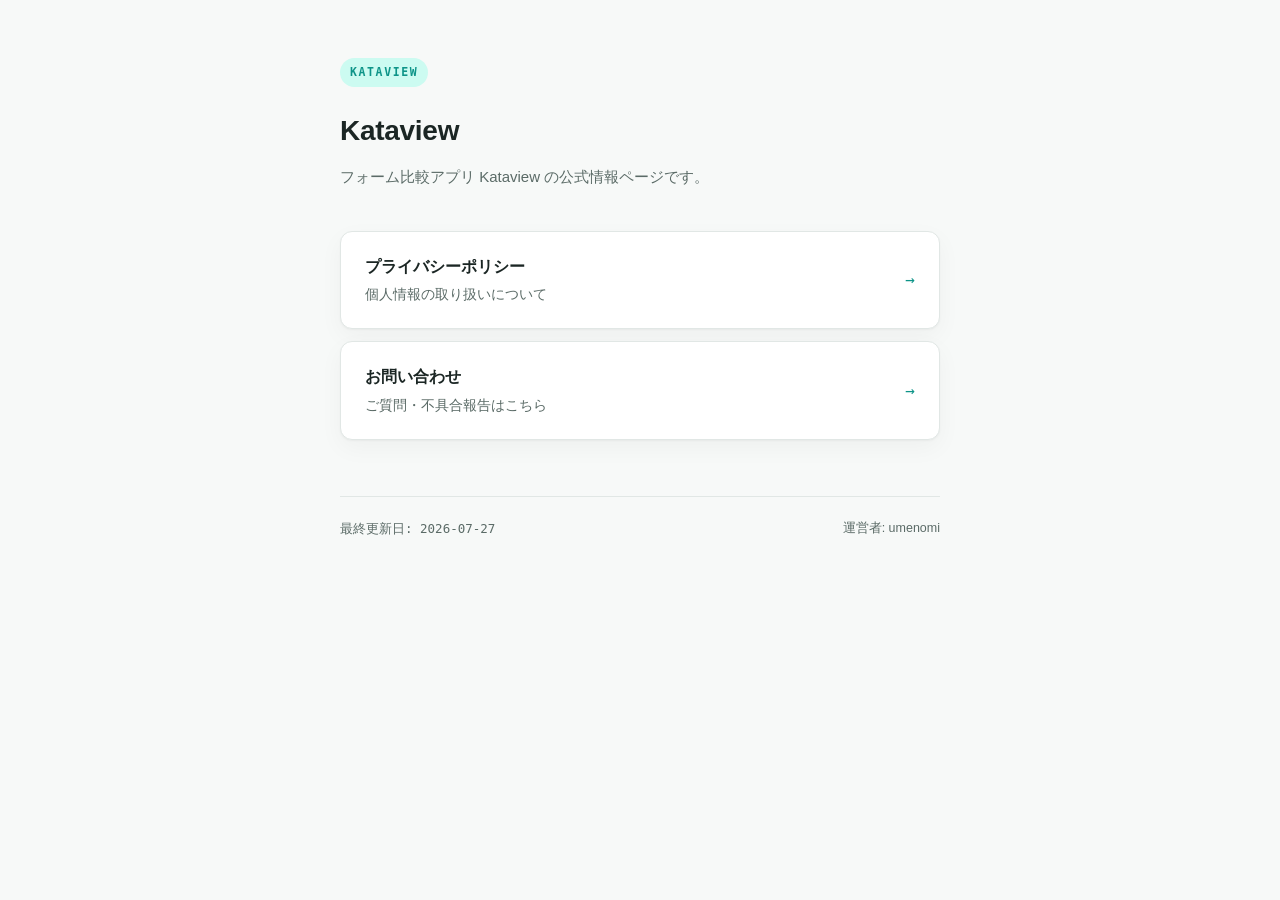
==== index.html @ 3f19e851 "Add privacy policy and contact pages for App Store submission Co-Authored-By: Claude Sonnet 5 <norep" ====
<!DOCTYPE html>
<html lang="ja">
<head>
<meta charset="UTF-8">
<meta name="viewport" content="width=device-width, initial-scale=1.0">
<title>Kataview — プライバシーポリシー・お問い合わせ</title>
<link rel="stylesheet" href="style.css">
</head>
<body>
<main>
  <span class="eyebrow">Kataview</span>
  <h1>Kataview</h1>
  <p class="lede">フォーム比較アプリ Kataview の公式情報ページです。</p>

  <div class="links">
    <a class="link-card" href="privacy-policy.html">
      <div>
        <div class="title">プライバシーポリシー</div>
        <div class="desc">個人情報の取り扱いについて</div>
      </div>
      <span class="arrow">→</span>
    </a>
    <a class="link-card" href="contact.html">
      <div>
        <div class="title">お問い合わせ</div>
        <div class="desc">ご質問・不具合報告はこちら</div>
      </div>
      <span class="arrow">→</span>
    </a>
  </div>

  <footer>
    <span class="mono">最終更新日: 2026-07-27</span>
    <span>運営者: umenomi</span>
  </footer>
</main>
</body>
</html>
---- style.css ----
:root {
  --bg: #f7f9f8;
  --surface: #ffffff;
  --text: #1b2624;
  --text-muted: #5b6b67;
  --accent: #0d9488;
  --accent-soft: #ccfbf1;
  --border: #e1e7e5;
  --shadow: 0 1px 2px rgba(20, 30, 28, 0.04), 0 8px 24px rgba(20, 30, 28, 0.04);
}

@media (prefers-color-scheme: dark) {
  :root {
    --bg: #0e1513;
    --surface: #141d1b;
    --text: #e7f0ee;
    --text-muted: #93a6a1;
    --accent: #2dd4bf;
    --accent-soft: #134e4a;
    --border: #24302d;
    --shadow: 0 1px 2px rgba(0, 0, 0, 0.3), 0 8px 24px rgba(0, 0, 0, 0.24);
  }
}

* {
  box-sizing: border-box;
}

html,
body {
  margin: 0;
  background: var(--bg);
  color: var(--text);
}

body {
  font-family: -apple-system, BlinkMacSystemFont, "Hiragino Sans", "Hiragino Kaku Gothic ProN",
    "Yu Gothic", "Segoe UI", sans-serif;
  line-height: 1.85;
  -webkit-font-smoothing: antialiased;
}

.mono {
  font-family: ui-monospace, "SF Mono", "Menlo", "Consolas", monospace;
}

a {
  color: var(--accent);
}

main {
  max-width: 640px;
  margin: 0 auto;
  padding: 56px 20px 96px;
}

.eyebrow {
  display: inline-block;
  font-family: ui-monospace, "SF Mono", "Menlo", "Consolas", monospace;
  font-size: 11.5px;
  font-weight: 600;
  letter-spacing: 0.14em;
  text-transform: uppercase;
  color: var(--accent);
  background: var(--accent-soft);
  padding: 4px 10px;
  border-radius: 999px;
  margin-bottom: 18px;
}

h1 {
  font-size: 28px;
  font-weight: 700;
  letter-spacing: -0.01em;
  margin: 0 0 6px;
  text-wrap: balance;
}

.lede {
  color: var(--text-muted);
  font-size: 15px;
  margin: 0 0 40px;
}

h2 {
  font-size: 16px;
  font-weight: 700;
  margin: 40px 0 10px;
  padding-bottom: 10px;
  border-bottom: 1px solid var(--border);
}

.card h2:first-of-type {
  margin-top: 0;
}

p,
li {
  font-size: 15.5px;
  color: var(--text);
}

ul {
  margin: 8px 0;
  padding-left: 1.3em;
}

li {
  margin: 6px 0;
}

li strong {
  font-weight: 600;
}

.card {
  background: var(--surface);
  border: 1px solid var(--border);
  border-radius: 12px;
  padding: 28px;
  box-shadow: var(--shadow);
}

.contact-email {
  display: inline-flex;
  align-items: center;
  gap: 8px;
  font-family: ui-monospace, "SF Mono", "Menlo", "Consolas", monospace;
  font-size: 15px;
  color: var(--accent);
  text-decoration: none;
  background: var(--accent-soft);
  padding: 10px 16px;
  border-radius: 8px;
  margin-top: 4px;
}

.contact-email:hover {
  text-decoration: underline;
}

.note {
  font-size: 13.5px;
  color: var(--text-muted);
  margin-top: 18px;
}

footer {
  margin-top: 56px;
  padding-top: 20px;
  border-top: 1px solid var(--border);
  display: flex;
  justify-content: space-between;
  flex-wrap: wrap;
  gap: 8px;
  font-size: 12.5px;
  color: var(--text-muted);
}

footer .mono {
  font-variant-numeric: tabular-nums;
}

/* index (導線ページ) 専用 */
.links {
  display: flex;
  flex-direction: column;
  gap: 12px;
  margin-top: 8px;
}

.link-card {
  display: flex;
  align-items: center;
  justify-content: space-between;
  gap: 16px;
  text-decoration: none;
  color: var(--text);
  background: var(--surface);
  border: 1px solid var(--border);
  border-radius: 12px;
  padding: 20px 24px;
  box-shadow: var(--shadow);
  transition: border-color 0.15s ease, transform 0.15s ease;
}

.link-card:hover,
.link-card:focus-visible {
  border-color: var(--accent);
  transform: translateY(-1px);
}

.link-card:focus-visible {
  outline: 2px solid var(--accent);
  outline-offset: 2px;
}

.link-card .title {
  font-size: 16px;
  font-weight: 700;
}

.link-card .desc {
  font-size: 13.5px;
  color: var(--text-muted);
  margin-top: 2px;
}

.link-card .arrow {
  font-family: ui-monospace, "SF Mono", "Menlo", "Consolas", monospace;
  color: var(--accent);
  flex-shrink: 0;
}
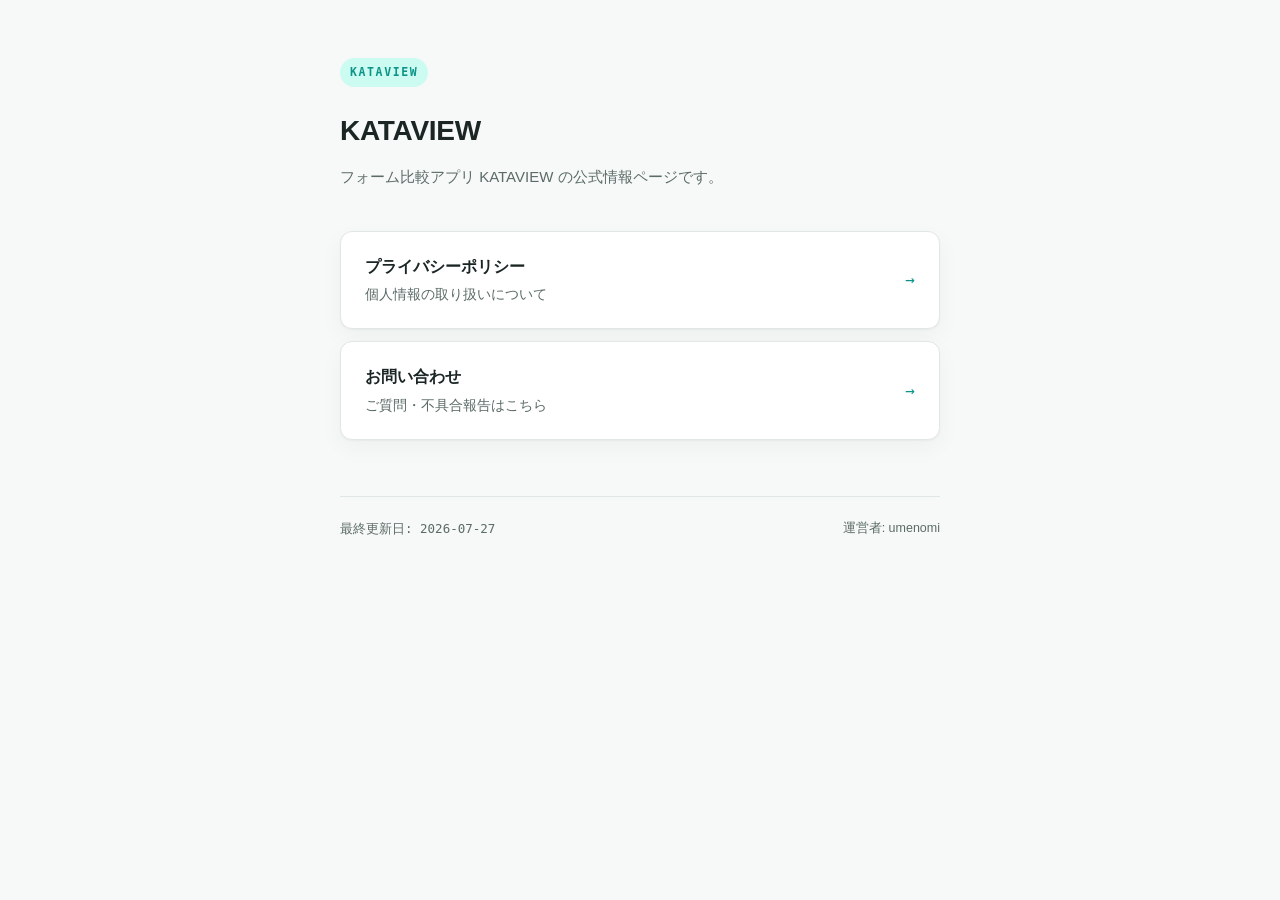
==== commit 74687dbb: "Standardize app name to KATAVIEW and simplify contact page Co-Authored-By: Claude Sonnet 5 <noreply@" ====
--- a/index.html
+++ b/index.html
@@ -3,14 +3,14 @@
 <head>
 <meta charset="UTF-8">
 <meta name="viewport" content="width=device-width, initial-scale=1.0">
-<title>Kataview — プライバシーポリシー・お問い合わせ</title>
+<title>KATAVIEW — プライバシーポリシー・お問い合わせ</title>
 <link rel="stylesheet" href="style.css">
 </head>
 <body>
 <main>
-  <span class="eyebrow">Kataview</span>
-  <h1>Kataview</h1>
-  <p class="lede">フォーム比較アプリ Kataview の公式情報ページです。</p>
+  <span class="eyebrow">KATAVIEW</span>
+  <h1>KATAVIEW</h1>
+  <p class="lede">フォーム比較アプリ KATAVIEW の公式情報ページです。</p>
 
   <div class="links">
     <a class="link-card" href="privacy-policy.html">
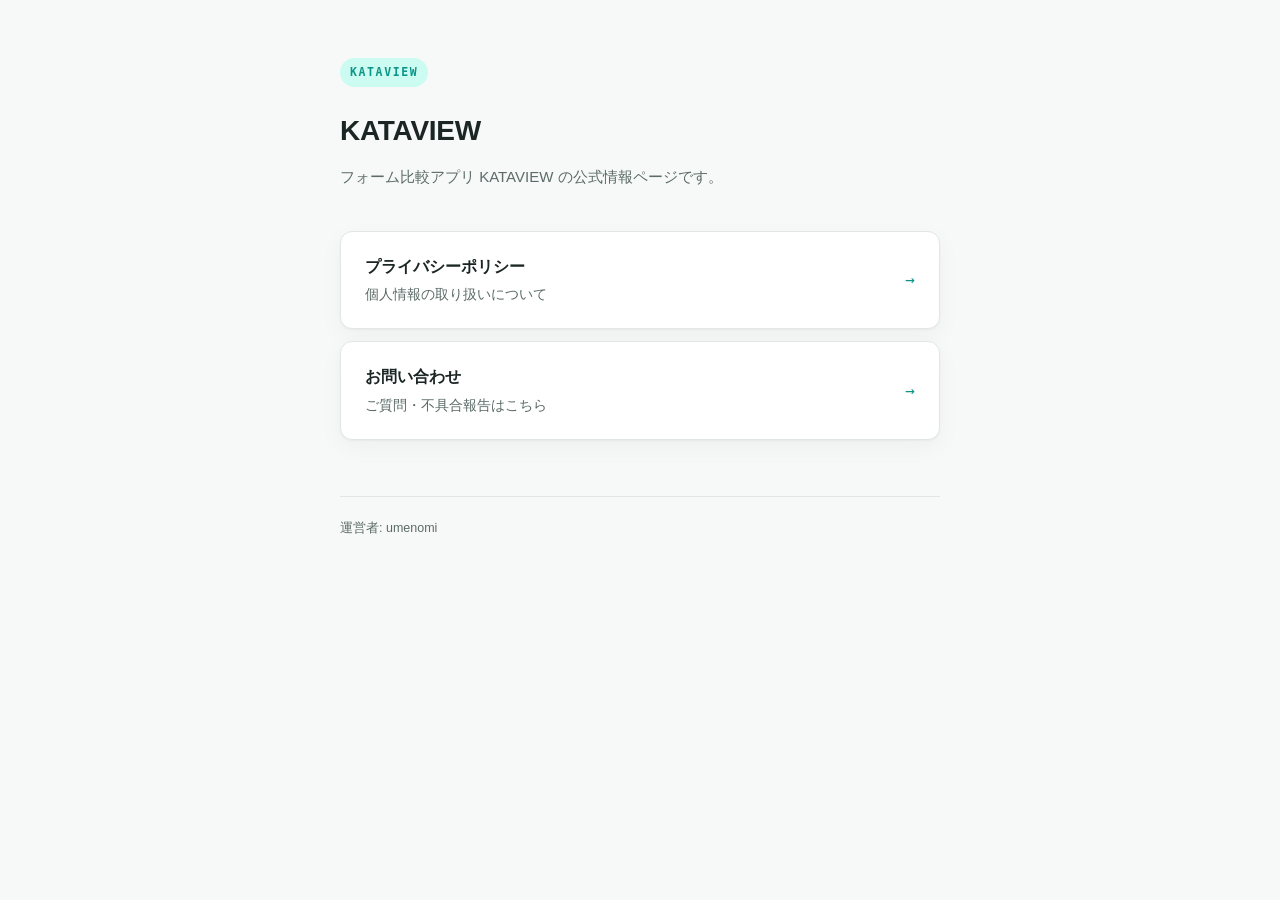
==== commit 8539a0c5: "Link privacy policy contact section to contact page, drop last-updated from index Co-Authored-By: Cl" ====
--- a/index.html
+++ b/index.html
@@ -30,7 +30,6 @@
   </div>
 
   <footer>
-    <span class="mono">最終更新日: 2026-07-27</span>
     <span>運営者: umenomi</span>
   </footer>
 </main>
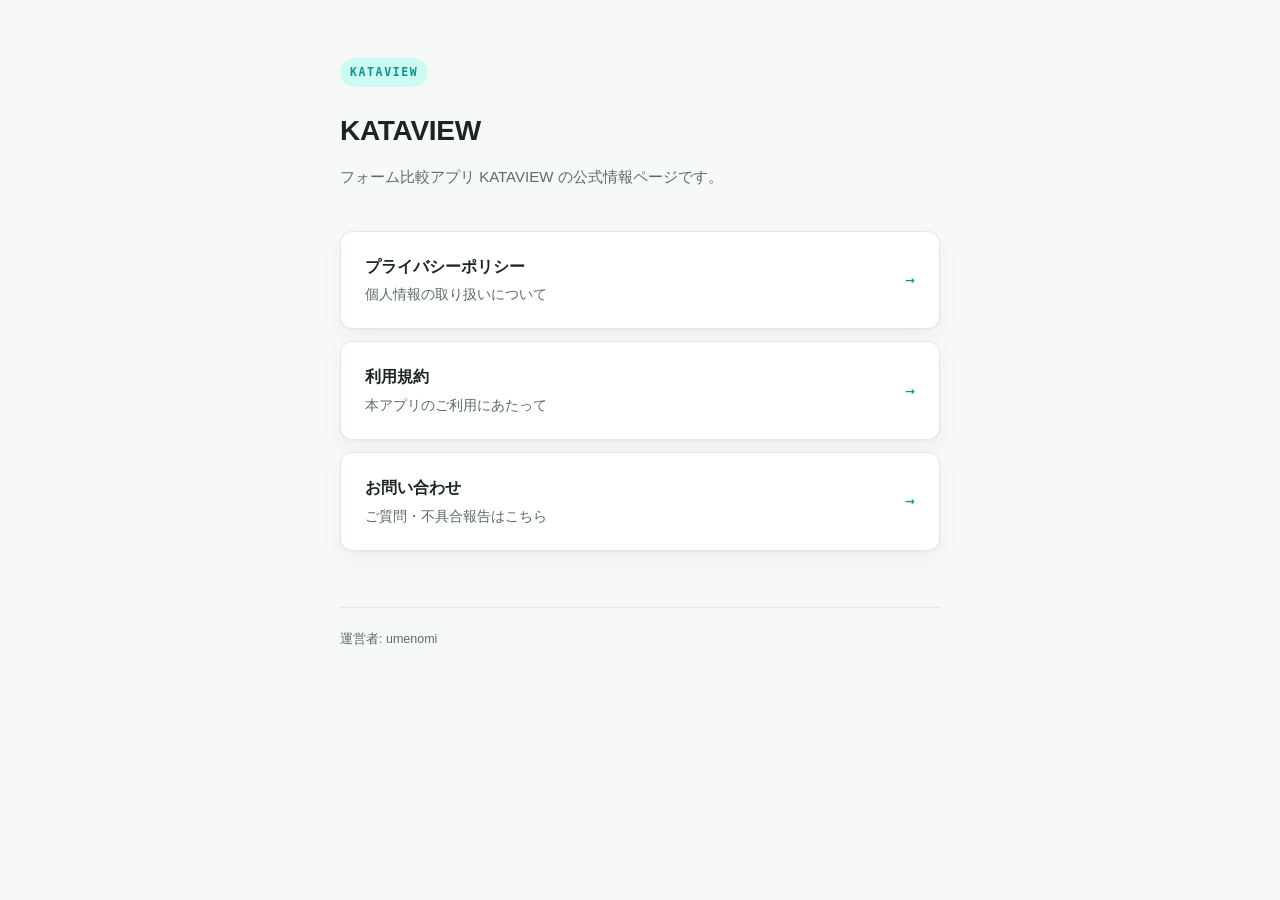
==== commit a5735d4b: "feat: 利用規約ページを追加 買い切り型アプリ内課金の導線から独自の利用規約ページへリンクできるようにする。 プライバシーポリシーと同じテンプレート・トーンで構成。" ====
--- a/index.html
+++ b/index.html
@@ -3,7 +3,7 @@
 <head>
 <meta charset="UTF-8">
 <meta name="viewport" content="width=device-width, initial-scale=1.0">
-<title>KATAVIEW — プライバシーポリシー・お問い合わせ</title>
+<title>KATAVIEW — プライバシーポリシー・利用規約・お問い合わせ</title>
 <link rel="stylesheet" href="style.css">
 </head>
 <body>
@@ -17,6 +17,13 @@
       <div>
         <div class="title">プライバシーポリシー</div>
         <div class="desc">個人情報の取り扱いについて</div>
+      </div>
+      <span class="arrow">→</span>
+    </a>
+    <a class="link-card" href="terms-of-service.html">
+      <div>
+        <div class="title">利用規約</div>
+        <div class="desc">本アプリのご利用にあたって</div>
       </div>
       <span class="arrow">→</span>
     </a>
